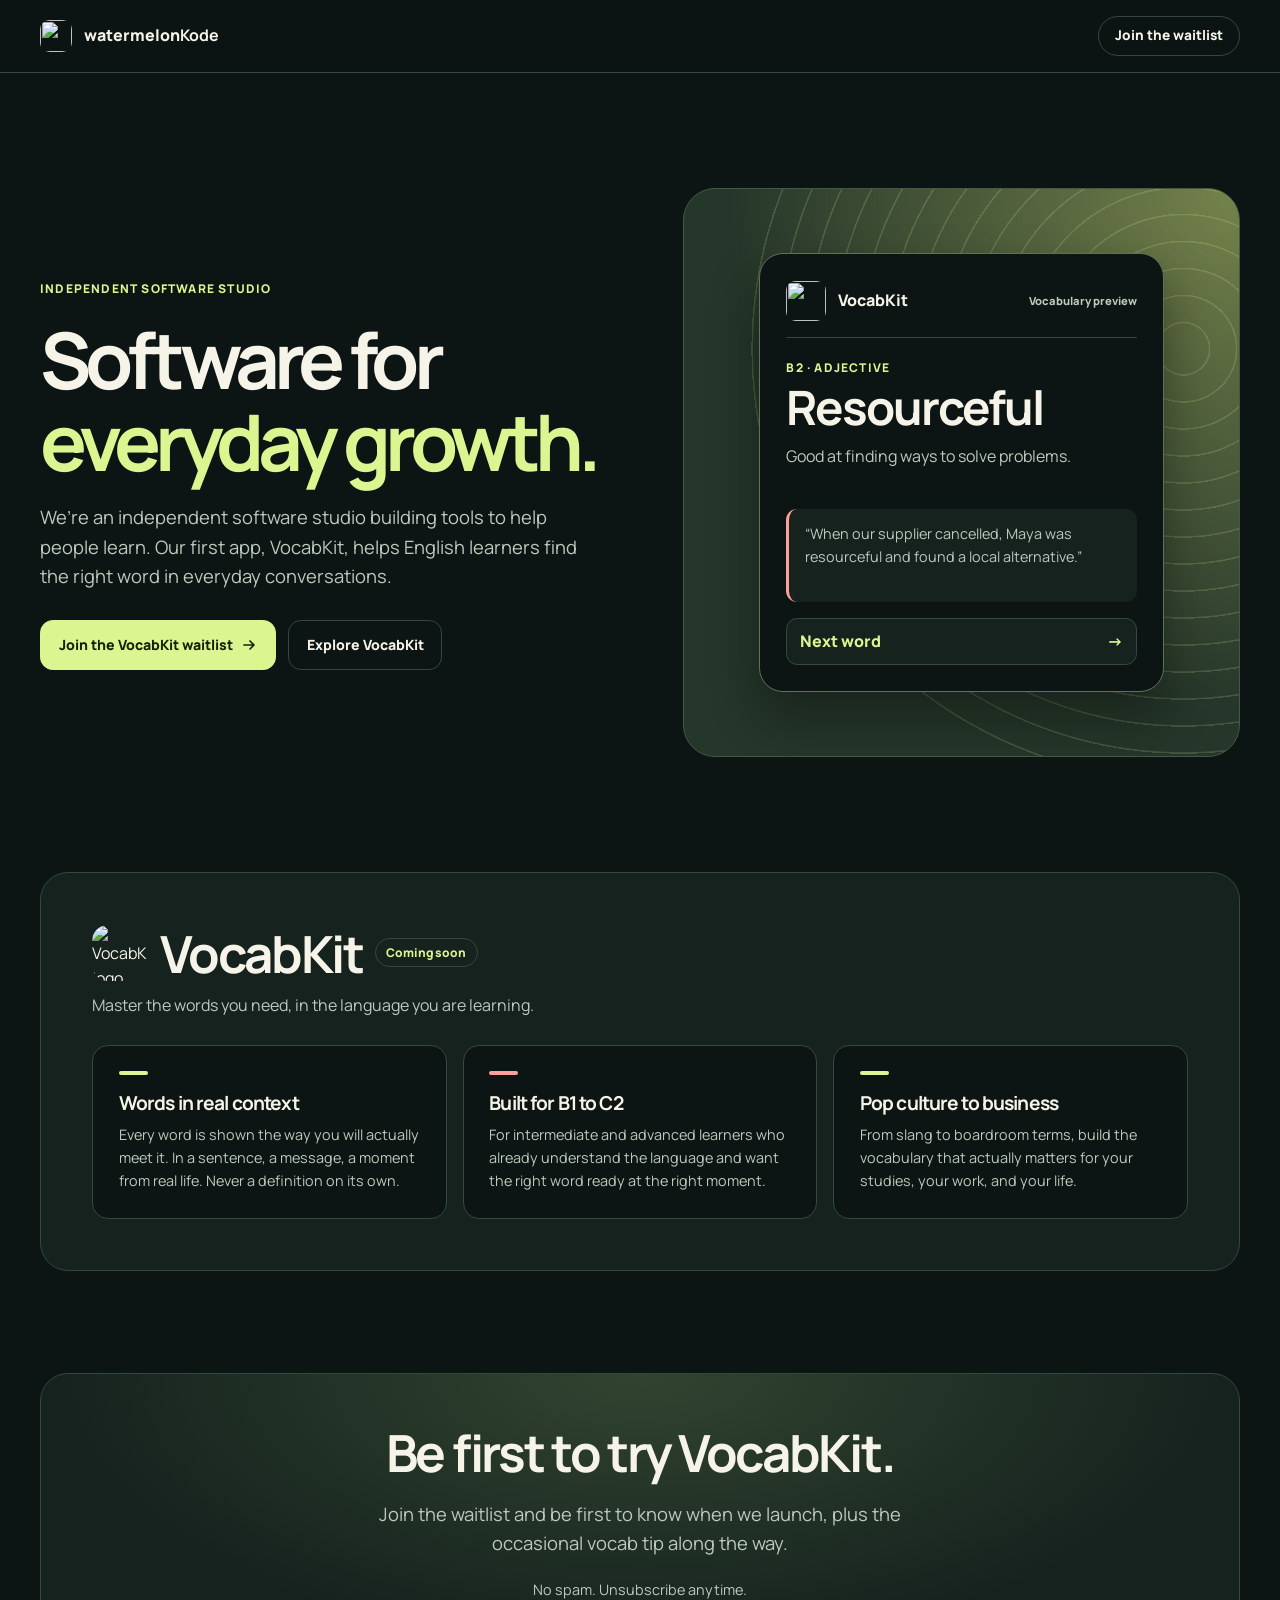
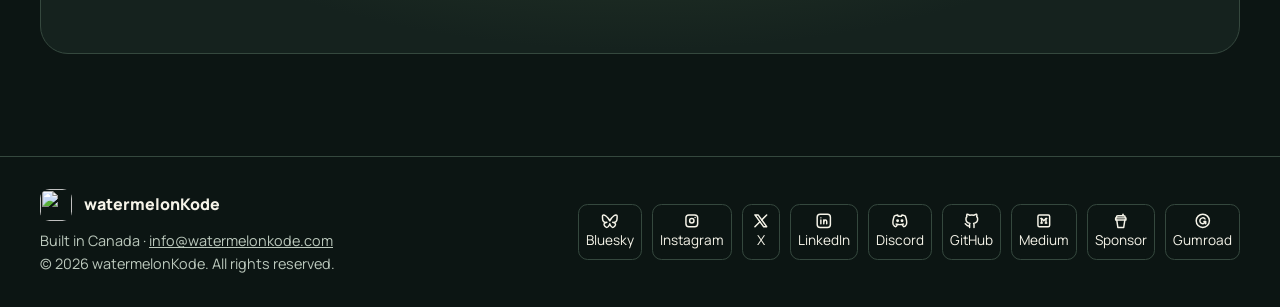
==== index.html @ 5d97144f "Refresh studio and VocabKit landing pages" ====
<!DOCTYPE html>
<html lang="en">
<head>
  <meta charset="UTF-8" />
  <meta name="viewport" content="width=device-width, initial-scale=1.0" />

  <!-- ===================== SEO / META ===================== -->
  <title>watermelonKode | Software Studio</title>
  <meta name="description" content="watermelonKode is an independent studio building VocabKit, a vocabulary app for people who live, work, and learn in a second language. Join the waitlist." />
  <link rel="canonical" href="https://watermelonkode.com/" />
  <meta name="robots" content="index, follow" />

  <!-- Open Graph (link previews on social) -->
  <meta property="og:type" content="website" />
  <meta property="og:url" content="https://watermelonkode.com/" />
  <meta property="og:title" content="watermelonKode | Software Studio" />
  <meta property="og:description" content="An independent studio building tools for life in a second language. VocabKit is almost here. Join the waitlist." />
  <meta property="og:site_name" content="watermelonKode" />
  <meta name="twitter:card" content="summary_large_image" />
  <meta name="twitter:title" content="watermelonKode | Software Studio" />
  <meta name="twitter:description" content="An independent studio building tools for life in a second language. VocabKit is almost here. Join the waitlist." />

  <!-- Favicon: real watermelonKode logo, versioned to force browsers to drop any stale cached icon -->
  <link rel="icon" href="assets/watermelonkode-favicon.png?v=3" sizes="any">
  <link rel="icon" type="image/png" href="assets/watermelonkode-favicon.png?v=3">

  <!-- Theme -->
  <meta name="theme-color" content="#0c1513" />

  <!-- Manrope -->
  <link rel="preconnect" href="https://fonts.googleapis.com" />
  <link rel="preconnect" href="https://fonts.gstatic.com" crossorigin />
  <link href="https://fonts.googleapis.com/css2?family=Manrope:wght@400;500;600;700;800&display=swap" rel="stylesheet" />

  <!-- LaunchList waitlist widget -->
  <script src="https://getlaunchlist.com/js/widget.js" defer></script>

  <link rel="stylesheet" href="assets/studio.css" />
  <script src="assets/studio.js" defer></script>
</head>
<body>
  <a class="skip-link" href="#main">Skip to content</a>

  <nav class="nav">
    <div class="wrap nav-inner">
      <a href="#top" class="brand" aria-label="watermelonKode home">
        <img src="assets/watermelonkode-logo.png" alt="" class="logo-mark" aria-hidden="true" />
        <span>watermelon<b style="color:var(--text)">Kode</b></span>
      </a>
      <a href="#waitlist" class="nav-cta">Join the waitlist</a>
    </div>
  </nav>

  <main id="main" tabindex="-1">
  <header class="hero" id="top">
    <div class="wrap hero-grid">
      <div class="hero-copy">
      <span class="eyebrow">
        <img src="assets/watermelonkode-logo.png" alt="" aria-hidden="true" />
        Independent software studio
      </span>
      <h1>Software for <span class="hl">everyday growth.</span></h1>
      <p class="sub">We’re an independent software studio building tools to help people learn. Our first app, VocabKit, helps English learners find the right word in everyday conversations.</p>
      <div class="hero-actions">
        <a href="#waitlist" class="btn-primary">
          Join the VocabKit waitlist
          <svg width="16" height="16" viewBox="0 0 16 16" fill="none" aria-hidden="true"><path d="M3 8h9M9 4l4 4-4 4" stroke="currentColor" stroke-width="1.7" stroke-linecap="round" stroke-linejoin="round"/></svg>
        </a>
        <a href="/vocabkit/" class="btn-ghost">Explore VocabKit</a>
      </div>
      </div>
      <div class="preview-stage">
        <div class="preview-card" data-word-preview>
          <div class="preview-brand">
            <img src="assets/vocabkit-logo.png" alt="" width="40" height="40" />
            <span>VocabKit</span>
            <span class="preview-label">Vocabulary preview</span>
          </div>
          <div class="word-content" aria-live="polite" aria-atomic="true">
            <p class="word-level" data-word-level>B2 · Adjective</p>
            <h2 data-word>Resourceful</h2>
            <p class="word-definition" data-word-definition>Good at finding ways to solve problems.</p>
            <p class="word-example" data-word-example>“When our supplier cancelled, Maya was resourceful and found a local alternative.”</p>
          </div>
          <button class="next-word" type="button" hidden>Next word <span aria-hidden="true">→</span></button>
        </div>
      </div>
    </div>
  </header>

  <section class="product" id="vocabkit">
    <div class="wrap">
      <div class="panel reveal">
        <div class="panel-head">

          <div class="product-name">
            <img src="assets/vocabkit-logo.png" alt="VocabKit logo" class="product-logo" />
            <h2>VocabKit</h2>
            <span class="tag">Coming soon</span>
          </div>
          <p class="product-line">Master the words you need, in the language you are learning.</p>
        </div>

        <div class="features">
          <div class="feature reveal">
            <div class="mark"><span class="glow-dot" aria-hidden="true"></span><h3>Words in real context</h3></div>
            <p>Every word is shown the way you will actually meet it. In a sentence, a message, a moment from real life. Never a definition on its own.</p>
          </div>
          <div class="feature reveal">
            <div class="mark"><span class="glow-dot" aria-hidden="true"></span><h3>Built for B1 to C2</h3></div>
            <p>For intermediate and advanced learners who already understand the language and want the right word ready at the right moment.</p>
          </div>
          <div class="feature reveal">
            <div class="mark"><span class="glow-dot" aria-hidden="true"></span><h3>Pop culture to business</h3></div>
            <p>From slang to boardroom terms, build the vocabulary that actually matters for your studies, your work, and your life.</p>
          </div>
        </div>
      </div>
    </div>
  </section>

  <section class="waitlist" id="waitlist">
    <div class="wrap">
      <h2 class="reveal">Be first to try VocabKit.</h2>
      <p class="sub reveal">Join the waitlist and be first to know when we launch, plus the occasional vocab tip along the way.</p>

      <div class="signup reveal">
        <div class="launchlist-widget" data-key-id="xyvune" data-height="180px"></div>
        <p class="reassure"><span class="dot" aria-hidden="true"></span> No spam. Unsubscribe anytime.</p>
      </div>
    </div>
  </section>

  </main>

  <footer>
    <div class="wrap foot-inner">
      <div class="foot-left">
        <div class="foot-brand"><img src="assets/watermelonkode-logo.png" alt="" class="logo-mark" aria-hidden="true" /> watermelonKode</div>
        <div class="foot-meta">
          Built in Canada &middot; <a href="mailto:info@watermelonkode.com">info@watermelonkode.com</a>
        </div>
        <div class="foot-meta">&copy; 2026 watermelonKode. All rights reserved.</div>
      </div>

      <nav class="socials" aria-label="watermelonKode on the web">
        <a href="https://bsky.app/profile/watermelonkode.bsky.social" rel="noopener" target="_blank">
          <svg xmlns="http://www.w3.org/2000/svg" width="24" height="24" viewBox="0 0 24 24" fill="none" stroke="currentColor" stroke-width="2" stroke-linecap="round" stroke-linejoin="round"><path stroke="none" d="M0 0h24v24H0z" fill="none" /><path d="M6.335 5.144c-1.654 -1.199 -4.335 -2.127 -4.335 .826c0 .59 .35 4.953 .556 5.661c.713 2.463 3.13 2.75 5.444 2.369c-4.045 .665 -4.889 3.208 -2.667 5.41c1.03 1.018 1.913 1.59 2.667 1.59c2 0 3.134 -2.769 3.5 -3.5c.333 -.667 .5 -1.167 .5 -1.5c0 .333 .167 .833 .5 1.5c.366 .731 1.5 3.5 3.5 3.5c.754 0 1.637 -.571 2.667 -1.59c2.222 -2.203 1.378 -4.746 -2.667 -5.41c2.314 .38 4.73 .094 5.444 -2.369c.206 -.708 .556 -5.072 .556 -5.661c0 -2.953 -2.68 -2.025 -4.335 -.826c-2.293 1.662 -4.76 5.048 -5.665 6.856c-.905 -1.808 -3.372 -5.194 -5.665 -6.856" /></svg>
          Bluesky
        </a>
        <a href="https://www.instagram.com/watermelonKode" rel="noopener" target="_blank">
          <svg xmlns="http://www.w3.org/2000/svg" width="24" height="24" viewBox="0 0 24 24" fill="none" stroke="currentColor" stroke-width="2" stroke-linecap="round" stroke-linejoin="round"><path stroke="none" d="M0 0h24v24H0z" fill="none" /><path d="M4 8a4 4 0 0 1 4 -4h8a4 4 0 0 1 4 4v8a4 4 0 0 1 -4 4h-8a4 4 0 0 1 -4 -4l0 -8" /><path d="M9 12a3 3 0 1 0 6 0a3 3 0 0 0 -6 0" /><path d="M16.5 7.5v.01" /></svg>
          Instagram
        </a>
        <a href="https://x.com/watermelonKode" rel="noopener" target="_blank">
          <svg xmlns="http://www.w3.org/2000/svg" width="24" height="24" viewBox="0 0 24 24" fill="none" stroke="currentColor" stroke-width="2" stroke-linecap="round" stroke-linejoin="round"><path stroke="none" d="M0 0h24v24H0z" fill="none" /><path d="M4 4l11.733 16h4.267l-11.733 -16l-4.267 0" /><path d="M4 20l6.768 -6.768m2.46 -2.46l6.772 -6.772" /></svg>
          X
        </a>
        <a href="https://www.linkedin.com/company/watermelonkode/" rel="noopener" target="_blank">
          <svg xmlns="http://www.w3.org/2000/svg" width="24" height="24" viewBox="0 0 24 24" fill="none" stroke="currentColor" stroke-width="2" stroke-linecap="round" stroke-linejoin="round"><path stroke="none" d="M0 0h24v24H0z" fill="none" /><path d="M8 11v5" /><path d="M8 8v.01" /><path d="M12 16v-5" /><path d="M16 16v-3a2 2 0 1 0 -4 0" /><path d="M3 7a4 4 0 0 1 4 -4h10a4 4 0 0 1 4 4v10a4 4 0 0 1 -4 4h-10a4 4 0 0 1 -4 -4l0 -10" /></svg>
          LinkedIn
        </a>
        <a href="https://discord.com/invite/ZtkY5X4ha3" rel="noopener" target="_blank">
          <svg xmlns="http://www.w3.org/2000/svg" width="24" height="24" viewBox="0 0 24 24" fill="none" stroke="currentColor" stroke-width="2" stroke-linecap="round" stroke-linejoin="round"><path stroke="none" d="M0 0h24v24H0z" fill="none" /><path d="M8 12a1 1 0 1 0 2 0a1 1 0 0 0 -2 0" /><path d="M14 12a1 1 0 1 0 2 0a1 1 0 0 0 -2 0" /><path d="M15.5 17c0 1 1.5 3 2 3c1.5 0 2.833 -1.667 3.5 -3c.667 -1.667 .5 -5.833 -1.5 -11.5c-1.457 -1.015 -3 -1.34 -4.5 -1.5l-.972 1.923a11.913 11.913 0 0 0 -4.053 0l-.975 -1.923c-1.5 .16 -3.043 .485 -4.5 1.5c-2 5.667 -2.167 9.833 -1.5 11.5c.667 1.333 2 3 3.5 3c.5 0 2 -2 2 -3" /><path d="M7 16.5c3.5 1 6.5 1 10 0" /></svg>
          Discord
        </a>
        <a href="https://github.com/watermelonkode" rel="noopener" target="_blank">
          <svg xmlns="http://www.w3.org/2000/svg" width="24" height="24" viewBox="0 0 24 24" fill="none" stroke="currentColor" stroke-width="2" stroke-linecap="round" stroke-linejoin="round"><path stroke="none" d="M0 0h24v24H0z" fill="none" /><path d="M9 19c-4.3 1.4 -4.3 -2.5 -6 -3m12 5v-3.5c0 -1 .1 -1.4 -.5 -2c2.8 -.3 5.5 -1.4 5.5 -6a4.6 4.6 0 0 0 -1.3 -3.2a4.2 4.2 0 0 0 -.1 -3.2s-1.1 -.3 -3.5 1.3a12.3 12.3 0 0 0 -6.2 0c-2.4 -1.6 -3.5 -1.3 -3.5 -1.3a4.2 4.2 0 0 0 -.1 3.2a4.6 4.6 0 0 0 -1.3 3.2c0 4.6 2.7 5.7 5.5 6c-.6 .6 -.6 1.2 -.5 2v3.5" /></svg>
          GitHub
        </a>
        <a href="https://blog.watermelonkode.com" rel="noopener" target="_blank">
          <svg xmlns="http://www.w3.org/2000/svg" width="24" height="24" viewBox="0 0 24 24" fill="none" stroke="currentColor" stroke-width="2" stroke-linecap="round" stroke-linejoin="round"><path stroke="none" d="M0 0h24v24H0z" fill="none" /><path d="M4 6a2 2 0 0 1 2 -2h12a2 2 0 0 1 2 2v12a2 2 0 0 1 -2 2h-12a2 2 0 0 1 -2 -2l0 -12" /><path d="M8 9h1l3 3l3 -3h1" /><path d="M8 15l2 0" /><path d="M14 15l2 0" /><path d="M9 9l0 6" /><path d="M15 9l0 6" /></svg>
          Medium
        </a>
        <a href="https://buymeacoffee.com/watermelonkode" rel="noopener" target="_blank">
          <svg xmlns="http://www.w3.org/2000/svg" width="24" height="24" viewBox="0 0 24 24" fill="none" stroke="currentColor" stroke-width="2" stroke-linecap="round" stroke-linejoin="round"><path stroke="none" d="M0 0h24v24H0z" fill="none" /><path d="M5 11h14v-3h-14l0 3" /><path d="M17.5 11l-1.5 10h-8l-1.5 -10" /><path d="M6 8v-1a2 2 0 0 1 2 -2h8a2 2 0 0 1 2 2v1" /><path d="M15 5v-2" /></svg>
          Sponsor
        </a>
        <a href="https://watermelonkode.gumroad.com" rel="noopener" target="_blank">
          <svg xmlns="http://www.w3.org/2000/svg" width="24" height="24" viewBox="0 0 24 24" fill="none" stroke="currentColor" stroke-width="2" stroke-linecap="round" stroke-linejoin="round"><path stroke="none" d="M0 0h24v24H0z" fill="none" /><path d="M21 12a9 9 0 1 1 -18 0a9 9 0 0 1 18 0" /><path d="M13.5 13h2.5v3" /><path d="M15.024 9.382a4 4 0 1 0 -3.024 6.618c1.862 0 2.554 -1.278 3 -3" /></svg>
          Gumroad
        </a>
      </nav>
    </div>
  </footer>


</body>
</html>
---- assets/studio.css ----
:root {
  color-scheme: dark;
  --background: #0c1513;
  --surface: #15221e;
  --text: #f6f4e9;
  --muted: #bcc9bd;
  --line: #35483e;
  --lime: #dbf591;
  --pink: #ff9f9b;
  font-family: Manrope, system-ui, sans-serif;
  line-height: 1.6;
}

* { box-sizing: border-box; }
body { margin: 0; background: var(--background); color: var(--text); }
img { display: block; max-width: 100%; }
a { color: inherit; }
button { font: inherit; }
h1, h2, h3, p { margin: 0; }
h1, h2, h3 { line-height: 1.06; letter-spacing: -.045em; }
p { color: var(--muted); }
section, header { scroll-margin-top: 6rem; }
:focus-visible { outline: 3px solid var(--pink); outline-offset: 5px; }
.wrap { width: min(1200px, calc(100% - 3rem)); margin-inline: auto; }
.skip-link { position: fixed; top: .5rem; left: .5rem; z-index: 5; padding: .6rem 1rem; background: var(--background); transform: translateY(-160%); }
.skip-link:focus { transform: none; }

.nav { position: sticky; top: 0; z-index: 3; background: #0c1513ed; backdrop-filter: blur(14px); border-bottom: 1px solid var(--line); }
.nav-inner, .brand, .breadcrumb, .hero-actions, .product-name, .foot-brand, .built-by, .preview-brand {
  display: flex;
  align-items: center;
  gap: .75rem;
}
.nav-inner { justify-content: space-between; min-height: 4.5rem; }
.brand, .nav-cta, .btn-primary, .btn-ghost, .btn-small { text-decoration: none; font-weight: 800; }
.logo-mark, .built-by img { width: 2rem; height: 2rem; border-radius: .6rem; }
.nav-cta { font-size: .85rem; padding: .5rem 1rem; border: 1px solid var(--line); border-radius: 100px; white-space: nowrap; }

.hero { padding: clamp(3.5rem, 9vw, 8rem) 0; }
.hero-grid { display: grid; grid-template-columns: 1.04fr 1fr; align-items: center; gap: clamp(2rem, 5vw, 5rem); }
.hero h1 { font-size: clamp(3.25rem, 6.1vw, 6.3rem); letter-spacing: -.075em; max-width: 11ch; }
.hl { color: var(--lime); }
.eyebrow, .kicker, .word-level { color: var(--lime); font-size: .75rem; font-weight: 800; letter-spacing: .1em; text-transform: uppercase; }
.eyebrow { display: inline-flex; align-items: center; gap: .5rem; margin-bottom: 1.2rem; }
.eyebrow img { display: none; }
.sub { margin-top: 1.25rem; max-width: 49ch; font-size: clamp(1rem, 1.6vw, 1.15rem); }
.hero-actions { flex-wrap: wrap; margin-top: 1.8rem; }
.btn-primary, .btn-ghost { display: inline-flex; align-items: center; gap: .55rem; padding: .8rem 1.1rem; border: 1px solid var(--line); border-radius: .8rem; font-size: .88rem; }
.btn-primary { color: #172108; background: var(--lime); border-color: var(--lime); }
.btn-small { display: inline-flex; align-items: center; gap: .4rem; margin-top: 1.1rem; color: var(--muted); font-size: .86rem; }
.btn-small svg { width: 1rem; height: 1rem; }
.nav-cta:hover, .btn-ghost:hover { border-color: var(--lime); }
.btn-primary:hover { background: #edffc2; }

.preview-stage {
  position: relative;
  isolation: isolate;
  display: grid;
  place-items: center;
  min-width: 0;
  padding: clamp(1.1rem, 5vw, 4.5rem);
  border: 1px solid #465745;
  border-radius: 2rem;
  overflow: hidden;
  background: radial-gradient(ellipse at top right, #75834b, transparent 65%), #25362a;
}
.preview-stage::before {
  content: "";
  position: absolute;
  z-index: -1;
  width: 160%;
  aspect-ratio: 1;
  border-radius: 50%;
  background: repeating-radial-gradient(circle, transparent 0 25px, #d8fca62b 26px 27px);
  transform: translate(25%, -14%);
}
.preview-card { width: min(100%, 405px); padding: clamp(1rem, 2.4vw, 1.65rem); background: var(--background); border: 1px solid #617157; border-radius: 1.5rem; box-shadow: 0 24px 48px #090e0a70; }
.preview-brand { font-weight: 800; padding-bottom: 1rem; border-bottom: 1px solid var(--line); }
.preview-brand img { border-radius: .6rem; }
.preview-label { margin-left: auto; color: var(--muted); font-size: .7rem; text-align: right; }
.word-content { padding-top: 1.25rem; }
.word-content h2 { margin: .35rem 0 .7rem; font-size: clamp(1.9rem, 3.7vw, 3.35rem); overflow-wrap: anywhere; }
.word-definition { min-height: 3.2em; }
.word-example { margin-top: .85rem; padding: .85rem 1rem; border-radius: .7rem; border-left: 3px solid var(--pink); background: var(--surface); min-height: 6.5em; font-size: .9rem; }
.next-word { width: 100%; text-align: left; margin-top: 1rem; padding: .6rem .8rem; border: 1px solid var(--line); border-radius: .7rem; background: var(--surface); color: var(--lime); cursor: pointer; font-weight: 800; }
.next-word span { float: right; }
.next-word:hover { border-color: var(--lime); }

.product, .voices, .waitlist { padding-bottom: clamp(3.5rem, 8vw, 7rem); }
.panel, .waitlist .wrap { border: 1px solid var(--line); border-radius: 1.75rem; padding: clamp(1.25rem, 4vw, 3.2rem); background: var(--surface); }
.product-logo { width: 3.5rem; height: 3.5rem; border-radius: 1rem; }
.product-name { flex-wrap: wrap; }
.product h2, .voices h2, .waitlist h2 { font-size: clamp(2rem, 4vw, 3.75rem); }
.kicker { margin-bottom: .75rem; }
.tag { color: var(--lime); border: 1px solid var(--line); padding: .25rem .65rem; border-radius: 2rem; font-size: .75rem; font-weight: 800; }
.product-line, .voices-head p { margin-top: .8rem; }
.features, .voice-grid { display: grid; grid-template-columns: repeat(3, 1fr); gap: 1rem; margin-top: 1.6rem; }
.voice-grid { grid-template-columns: repeat(2, 1fr); }
.feature, .voice-card { padding: clamp(1rem, 2vw, 1.6rem); border: 1px solid var(--line); border-radius: 1rem; background: var(--background); }
.feature:hover { border-color: #81935e; }
.feature h3 { font-size: 1.2rem; margin-bottom: .6rem; }
.feature h3::before { content: ""; display: block; width: 1.8rem; height: .25rem; border-radius: 1rem; background: var(--lime); margin-bottom: 1.1rem; }
.feature:nth-child(2) h3::before { background: var(--pink); }
.feature p, .voice-tag, .reassure, .foot-meta { font-size: .9rem; }
.voice-quote { color: var(--text); font-size: 1.2rem; }
.voice-tag { margin-top: .65rem; }
.waitlist .wrap { text-align: center; background: radial-gradient(ellipse at top, #314430, transparent 70%), var(--surface); }
.waitlist .sub, .signup { margin-inline: auto; }
.signup { width: min(100%, 32rem); margin-top: 1.25rem; }
.reassure { margin-top: .5rem; }
footer { border-top: 1px solid var(--line); padding: 2rem 0; }
.foot-inner { display: flex; justify-content: space-between; flex-wrap: wrap; align-items: center; gap: 1.25rem; }
.foot-brand, .built-by { font-weight: 800; margin-bottom: .5rem; }
.foot-meta { color: var(--muted); }
.socials { display: flex; flex-wrap: wrap; align-items: center; gap: .6rem; }
.socials a { display: grid; place-items: center; min-width: 2.4rem; min-height: 2.4rem; padding: .45rem; border: 1px solid var(--line); border-radius: .6rem; text-decoration: none; font-size: .85rem; }
.socials a:hover { color: var(--lime); }
.socials svg { width: 1.1rem; height: 1.1rem; }
.back-row { margin-top: 1rem; }

@media (max-width: 820px) {
  .hero-grid, .features { grid-template-columns: 1fr; }
  .hero h1 { max-width: 13ch; }
}
@media (max-width: 520px) {
  .wrap { width: calc(100% - 2rem); }
  .nav-inner { min-height: 4rem; }
  .brand { gap: .35rem; font-size: .88rem; }
  .nav-cta { padding-inline: .6rem; }
  .hero h1 { font-size: clamp(2.75rem, 12vw, 3.5rem); }
  .voice-grid { grid-template-columns: 1fr; }
}
@media (prefers-reduced-motion: no-preference) {
  html { scroll-behavior: smooth; }
  .hero-copy, .preview-stage { animation: enter .65s ease-out both; }
  .preview-stage { animation-delay: .12s; }
  .reveal-in { animation: enter .55s ease-out both; }
  .btn-primary, .btn-ghost, .nav-cta, .feature, .next-word { transition: transform .2s ease, background-color .2s ease, border-color .2s ease; }
  .btn-primary:hover, .btn-ghost:hover, .feature:hover, .next-word:hover { transform: translateY(-3px); }
  @keyframes enter {
    from { opacity: .45; transform: translateY(16px); }
    to { opacity: 1; transform: translateY(0); }
  }
}
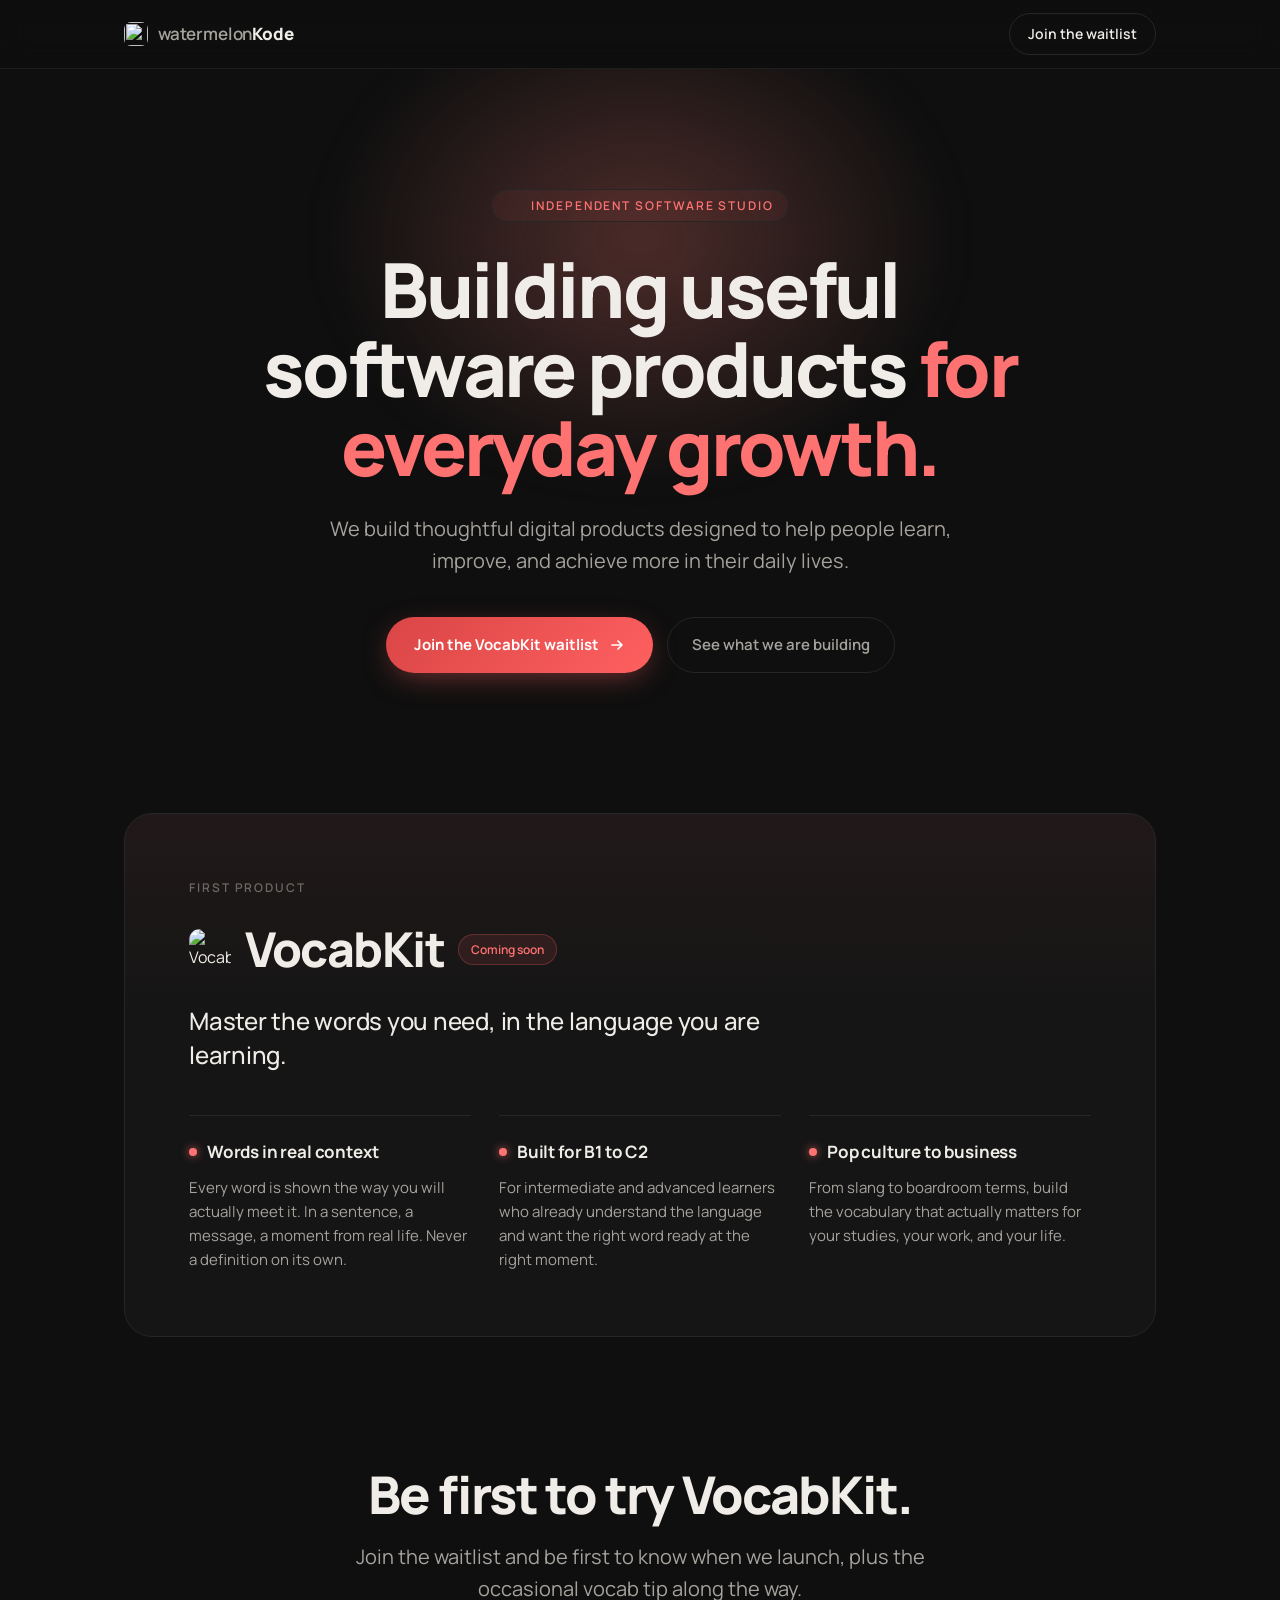
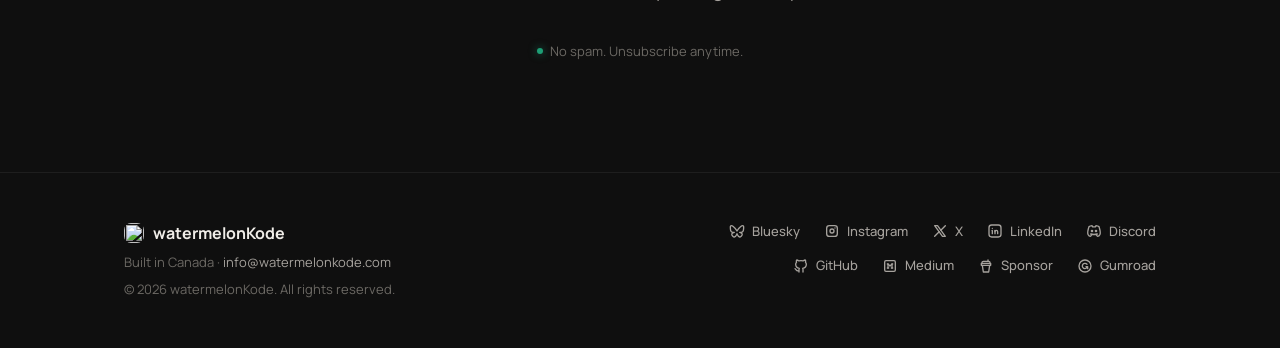
==== commit 27faeb63: "Revert landing page redesign" ====
--- a/index.html
+++ b/index.html
@@ -25,7 +25,7 @@
   <link rel="icon" type="image/png" href="assets/watermelonkode-favicon.png?v=3">
 
   <!-- Theme -->
-  <meta name="theme-color" content="#0c1513" />
+  <meta name="theme-color" content="#000000" />
 
   <!-- Manrope -->
   <link rel="preconnect" href="https://fonts.googleapis.com" />
@@ -35,11 +35,215 @@
   <!-- LaunchList waitlist widget -->
   <script src="https://getlaunchlist.com/js/widget.js" defer></script>
 
-  <link rel="stylesheet" href="assets/studio.css" />
-  <script src="assets/studio.js" defer></script>
+  <style>
+    :root {
+      --bg: #0F0F0F;
+      --bg-elev: #151515;
+      --bg-card: #181818;
+      --border: #262626;
+      --border-soft: #1E1E1E;
+
+      --text: #F0EDE8;
+      --text-dim: #A6A29D;
+      --text-faint: #6C6964;
+
+      /* watermelonKode red scale */
+      --red: #FF6060;
+      --red-light: #FF7272;
+      --red-deep: #DA4545;
+      --btn-text: #FFFFFF;
+
+      --maxw: 1080px;
+      --font: 'Manrope', -apple-system, BlinkMacSystemFont, sans-serif;
+    }
+
+    * { box-sizing: border-box; margin: 0; padding: 0; }
+
+    html { scroll-behavior: smooth; }
+
+    body {
+      font-family: var(--font);
+      background: var(--bg);
+      color: var(--text);
+      line-height: 1.6;
+      -webkit-font-smoothing: antialiased;
+      text-rendering: optimizeLegibility;
+      overflow-x: hidden;
+    }
+
+    a { color: inherit; text-decoration: none; }
+    ::selection { background: rgba(255,96,96,0.30); color: #fff; }
+    :focus-visible { outline: 2px solid var(--red); outline-offset: 3px; border-radius: 4px; }
+
+    .wrap { width: 100%; max-width: var(--maxw); margin: 0 auto; padding: 0 24px; }
+
+    .glow-dot {
+      display: inline-block;
+      width: 8px; height: 8px;
+      border-radius: 50%;
+      background: var(--red-light);
+      box-shadow: 0 0 8px rgba(255,114,114,0.8);
+      flex-shrink: 0;
+    }
+
+    .nav {
+      position: sticky; top: 0; z-index: 50;
+      backdrop-filter: blur(14px);
+      background: rgba(15,15,15,0.72);
+      border-bottom: 1px solid var(--border-soft);
+    }
+    .nav-inner { display: flex; align-items: center; justify-content: space-between; height: 68px; }
+    .brand { display: flex; align-items: center; gap: 10px; font-weight: 700; font-size: 1.0625rem; letter-spacing: -0.01em; }
+    .brand b { font-weight: 800; }
+    .brand span { color: var(--text-dim); font-weight: 600; }
+    .logo-mark { width: 24px; height: 24px; border-radius: 7px; display: block; flex-shrink: 0; }
+
+    .nav-cta {
+      font-size: 0.875rem; font-weight: 600;
+      padding: 9px 18px; border-radius: 999px;
+      border: 1px solid var(--border);
+      color: var(--text);
+      transition: border-color .2s ease, background .2s ease, transform .2s ease;
+    }
+    .nav-cta:hover { border-color: var(--red); background: rgba(255,96,96,0.08); }
+
+    .hero { position: relative; padding: 120px 0 100px; overflow: hidden; }
+    .glow {
+      position: absolute; top: -180px; left: 50%; transform: translateX(-50%);
+      width: 900px; height: 700px; pointer-events: none; z-index: 0;
+      background:
+        radial-gradient(closest-side, rgba(255,96,96,0.26), rgba(255,96,96,0) 70%),
+        radial-gradient(closest-side, rgba(29,158,117,0.08), rgba(29,158,117,0) 72%);
+      background-position: 50% 30%, 30% 62%;
+      filter: blur(20px);
+    }
+    .hero .wrap { position: relative; z-index: 1; text-align: center; }
+
+    .eyebrow {
+      display: inline-flex; align-items: center; gap: 9px;
+      font-size: 0.75rem; font-weight: 600; letter-spacing: 0.16em; text-transform: uppercase;
+      color: var(--red-light);
+      padding: 6px 14px; border-radius: 999px;
+      border: 1px solid var(--border);
+      background: rgba(255,96,96,0.06);
+    }
+    .eyebrow img { width: 16px; height: 16px; border-radius: 5px; flex-shrink: 0; }
+
+    h1 {
+      font-size: clamp(2.6rem, 6.4vw, 4.75rem);
+      font-weight: 800; line-height: 1.04; letter-spacing: -0.035em;
+      margin: 28px auto 0; max-width: 16ch;
+    }
+    h1 .hl { color: var(--red-light); }
+
+    .sub {
+      margin: 26px auto 0; max-width: 56ch;
+      font-size: clamp(1.0625rem, 2.2vw, 1.25rem);
+      color: var(--text-dim); line-height: 1.6;
+    }
+
+    .hero-actions { margin-top: 40px; display: flex; gap: 14px; justify-content: center; flex-wrap: wrap; }
+
+    .btn-primary {
+      display: inline-flex; align-items: center; gap: 10px;
+      font-size: 0.9375rem; font-weight: 700;
+      padding: 15px 28px; border-radius: 999px;
+      color: var(--btn-text);
+      background: linear-gradient(135deg, var(--red-deep), var(--red));
+      box-shadow: 0 8px 30px -8px rgba(255,96,96,0.5);
+      transition: transform .2s ease, box-shadow .2s ease;
+    }
+    .btn-primary:hover { transform: translateY(-2px); box-shadow: 0 14px 38px -8px rgba(255,96,96,0.65); }
+    .btn-primary svg { transition: transform .2s ease; }
+    .btn-primary:hover svg { transform: translateX(3px); }
+
+    .btn-ghost {
+      display: inline-flex; align-items: center;
+      font-size: 0.9375rem; font-weight: 600;
+      padding: 15px 24px; border-radius: 999px;
+      color: var(--text-dim);
+      border: 1px solid var(--border);
+      transition: color .2s ease, border-color .2s ease;
+    }
+    .btn-ghost:hover { color: var(--text); border-color: var(--text-faint); }
+
+    .product { padding: 40px 0 100px; }
+    .panel {
+      border: 1px solid var(--border);
+      background: linear-gradient(180deg, rgba(255,96,96,0.05), rgba(255,96,96,0) 40%), var(--bg-elev);
+      border-radius: 28px;
+      padding: clamp(32px, 5vw, 64px);
+    }
+    .panel-head { max-width: 60ch; }
+    .kicker { font-size: 0.75rem; font-weight: 600; letter-spacing: 0.16em; text-transform: uppercase; color: var(--text-faint); }
+    .product-name { display: flex; align-items: center; gap: 14px; flex-wrap: wrap; margin-top: 14px; }
+    .product-name h2 { font-size: clamp(2rem, 4.4vw, 3rem); font-weight: 800; letter-spacing: -0.03em; }
+    .product-logo { width: 42px; height: 42px; border-radius: 11px; display: block; }
+    .product-name .tag {
+      font-size: 0.75rem; font-weight: 600; color: var(--red-light);
+      padding: 5px 12px; border-radius: 999px;
+      background: rgba(255,96,96,0.10); border: 1px solid rgba(255,96,96,0.25);
+    }
+    .product-line { margin-top: 16px; font-size: clamp(1.125rem, 2.4vw, 1.5rem); color: var(--text); font-weight: 500; letter-spacing: -0.01em; line-height: 1.4; }
+
+    .features { margin-top: 44px; display: grid; grid-template-columns: repeat(3, 1fr); gap: 28px; }
+    .feature { padding-top: 22px; border-top: 1px solid var(--border); }
+    .feature .mark { display: flex; align-items: center; gap: 10px; }
+    .feature h3 { font-size: 1.0625rem; font-weight: 700; letter-spacing: -0.01em; }
+    .feature p { margin-top: 10px; font-size: 0.9375rem; color: var(--text-dim); line-height: 1.6; }
+
+    .waitlist { padding: 30px 0 110px; }
+    .waitlist .wrap { text-align: center; }
+    .waitlist h2 { font-size: clamp(2rem, 4.6vw, 3.25rem); font-weight: 800; letter-spacing: -0.03em; line-height: 1.08; }
+    .waitlist .sub { margin-top: 18px; }
+    .signup { margin: 36px auto 0; max-width: 480px; }
+    .reassure { margin-top: 16px; font-size: 0.8125rem; color: var(--text-faint); display: flex; align-items: center; justify-content: center; gap: 7px; }
+    .dot { width: 6px; height: 6px; border-radius: 50%; background: #1D9E75; box-shadow: 0 0 8px rgba(29,158,117,0.7); }
+
+    footer { border-top: 1px solid var(--border-soft); padding: 48px 0; }
+    .foot-inner { display: flex; align-items: flex-start; justify-content: space-between; gap: 32px; flex-wrap: wrap; }
+    .foot-left { display: flex; flex-direction: column; gap: 6px; }
+    .foot-brand { display: flex; align-items: center; gap: 9px; font-weight: 700; }
+    .foot-brand .logo-mark { width: 20px; height: 20px; }
+    .foot-meta { font-size: 0.8125rem; color: var(--text-faint); }
+    .foot-meta a { color: var(--text-dim); }
+    .foot-meta a:hover { color: var(--text); }
+
+    .socials { display: flex; flex-wrap: wrap; gap: 14px 24px; max-width: 460px; justify-content: flex-end; }
+    .socials a {
+      display: inline-flex; align-items: center; gap: 7px;
+      font-size: 0.8125rem; font-weight: 500;
+      color: var(--text-dim);
+      transition: color .2s ease;
+    }
+    .socials a:hover { color: var(--text); }
+    .socials svg { width: 16px; height: 16px; flex-shrink: 0; }
+
+    .reveal { opacity: 0; transform: translateY(18px); }
+    .in { opacity: 1; transform: none; transition: opacity .7s ease, transform .7s ease; }
+
+    @keyframes rise { from { opacity: 0; transform: translateY(22px); } to { opacity: 1; transform: none; } }
+    .hero .eyebrow { animation: rise .7s ease both .05s; }
+    .hero h1 { animation: rise .8s ease both .15s; }
+    .hero .sub { animation: rise .8s ease both .28s; }
+    .hero .hero-actions { animation: rise .8s ease both .4s; }
+
+    @media (prefers-reduced-motion: reduce) {
+      html { scroll-behavior: auto; }
+      *, .reveal { animation: none !important; transition: none !important; opacity: 1 !important; transform: none !important; }
+    }
+
+    @media (max-width: 760px) {
+      .hero { padding: 84px 0 64px; }
+      .features { grid-template-columns: 1fr; gap: 0; }
+      .feature { padding: 22px 0; border-top: 1px solid var(--border); }
+      .feature:first-child { padding-top: 6px; }
+      .foot-inner { flex-direction: column; align-items: flex-start; }
+      .socials { max-width: none; }
+    }
+  </style>
 </head>
 <body>
-  <a class="skip-link" href="#main">Skip to content</a>
 
   <nav class="nav">
     <div class="wrap nav-inner">
@@ -51,39 +255,21 @@
     </div>
   </nav>
 
-  <main id="main" tabindex="-1">
   <header class="hero" id="top">
-    <div class="wrap hero-grid">
-      <div class="hero-copy">
+    <div class="glow" aria-hidden="true"></div>
+    <div class="wrap">
       <span class="eyebrow">
         <img src="assets/watermelonkode-logo.png" alt="" aria-hidden="true" />
         Independent software studio
       </span>
-      <h1>Software for <span class="hl">everyday growth.</span></h1>
-      <p class="sub">We’re an independent software studio building tools to help people learn. Our first app, VocabKit, helps English learners find the right word in everyday conversations.</p>
+      <h1>Building useful software products <span class="hl">for everyday growth.</span></h1>
+      <p class="sub">We build thoughtful digital products designed to help people learn, improve, and achieve more in their daily lives.</p>
       <div class="hero-actions">
         <a href="#waitlist" class="btn-primary">
           Join the VocabKit waitlist
           <svg width="16" height="16" viewBox="0 0 16 16" fill="none" aria-hidden="true"><path d="M3 8h9M9 4l4 4-4 4" stroke="currentColor" stroke-width="1.7" stroke-linecap="round" stroke-linejoin="round"/></svg>
         </a>
-        <a href="/vocabkit/" class="btn-ghost">Explore VocabKit</a>
-      </div>
-      </div>
-      <div class="preview-stage">
-        <div class="preview-card" data-word-preview>
-          <div class="preview-brand">
-            <img src="assets/vocabkit-logo.png" alt="" width="40" height="40" />
-            <span>VocabKit</span>
-            <span class="preview-label">Vocabulary preview</span>
-          </div>
-          <div class="word-content" aria-live="polite" aria-atomic="true">
-            <p class="word-level" data-word-level>B2 · Adjective</p>
-            <h2 data-word>Resourceful</h2>
-            <p class="word-definition" data-word-definition>Good at finding ways to solve problems.</p>
-            <p class="word-example" data-word-example>“When our supplier cancelled, Maya was resourceful and found a local alternative.”</p>
-          </div>
-          <button class="next-word" type="button" hidden>Next word <span aria-hidden="true">→</span></button>
-        </div>
+        <a href="/vocabkit/" class="btn-ghost">See what we are building</a>
       </div>
     </div>
   </header>
@@ -92,7 +278,7 @@
     <div class="wrap">
       <div class="panel reveal">
         <div class="panel-head">
-
+          <div class="kicker">First product</div>
           <div class="product-name">
             <img src="assets/vocabkit-logo.png" alt="VocabKit logo" class="product-logo" />
             <h2>VocabKit</h2>
@@ -102,15 +288,15 @@
         </div>
 
         <div class="features">
-          <div class="feature reveal">
+          <div class="feature">
             <div class="mark"><span class="glow-dot" aria-hidden="true"></span><h3>Words in real context</h3></div>
             <p>Every word is shown the way you will actually meet it. In a sentence, a message, a moment from real life. Never a definition on its own.</p>
           </div>
-          <div class="feature reveal">
+          <div class="feature">
             <div class="mark"><span class="glow-dot" aria-hidden="true"></span><h3>Built for B1 to C2</h3></div>
             <p>For intermediate and advanced learners who already understand the language and want the right word ready at the right moment.</p>
           </div>
-          <div class="feature reveal">
+          <div class="feature">
             <div class="mark"><span class="glow-dot" aria-hidden="true"></span><h3>Pop culture to business</h3></div>
             <p>From slang to boardroom terms, build the vocabulary that actually matters for your studies, your work, and your life.</p>
           </div>
@@ -130,8 +316,6 @@
       </div>
     </div>
   </section>
-
-  </main>
 
   <footer>
     <div class="wrap foot-inner">
@@ -184,6 +368,17 @@
     </div>
   </footer>
 
+  <script>
+    const els = document.querySelectorAll('.reveal');
+    if ('IntersectionObserver' in window) {
+      const io = new IntersectionObserver((entries) => {
+        entries.forEach(e => { if (e.isIntersecting) { e.target.classList.add('in'); io.unobserve(e.target); } });
+      }, { threshold: 0.15 });
+      els.forEach(el => io.observe(el));
+    } else {
+      els.forEach(el => el.classList.add('in'));
+    }
+  </script>
 
 </body>
 </html>
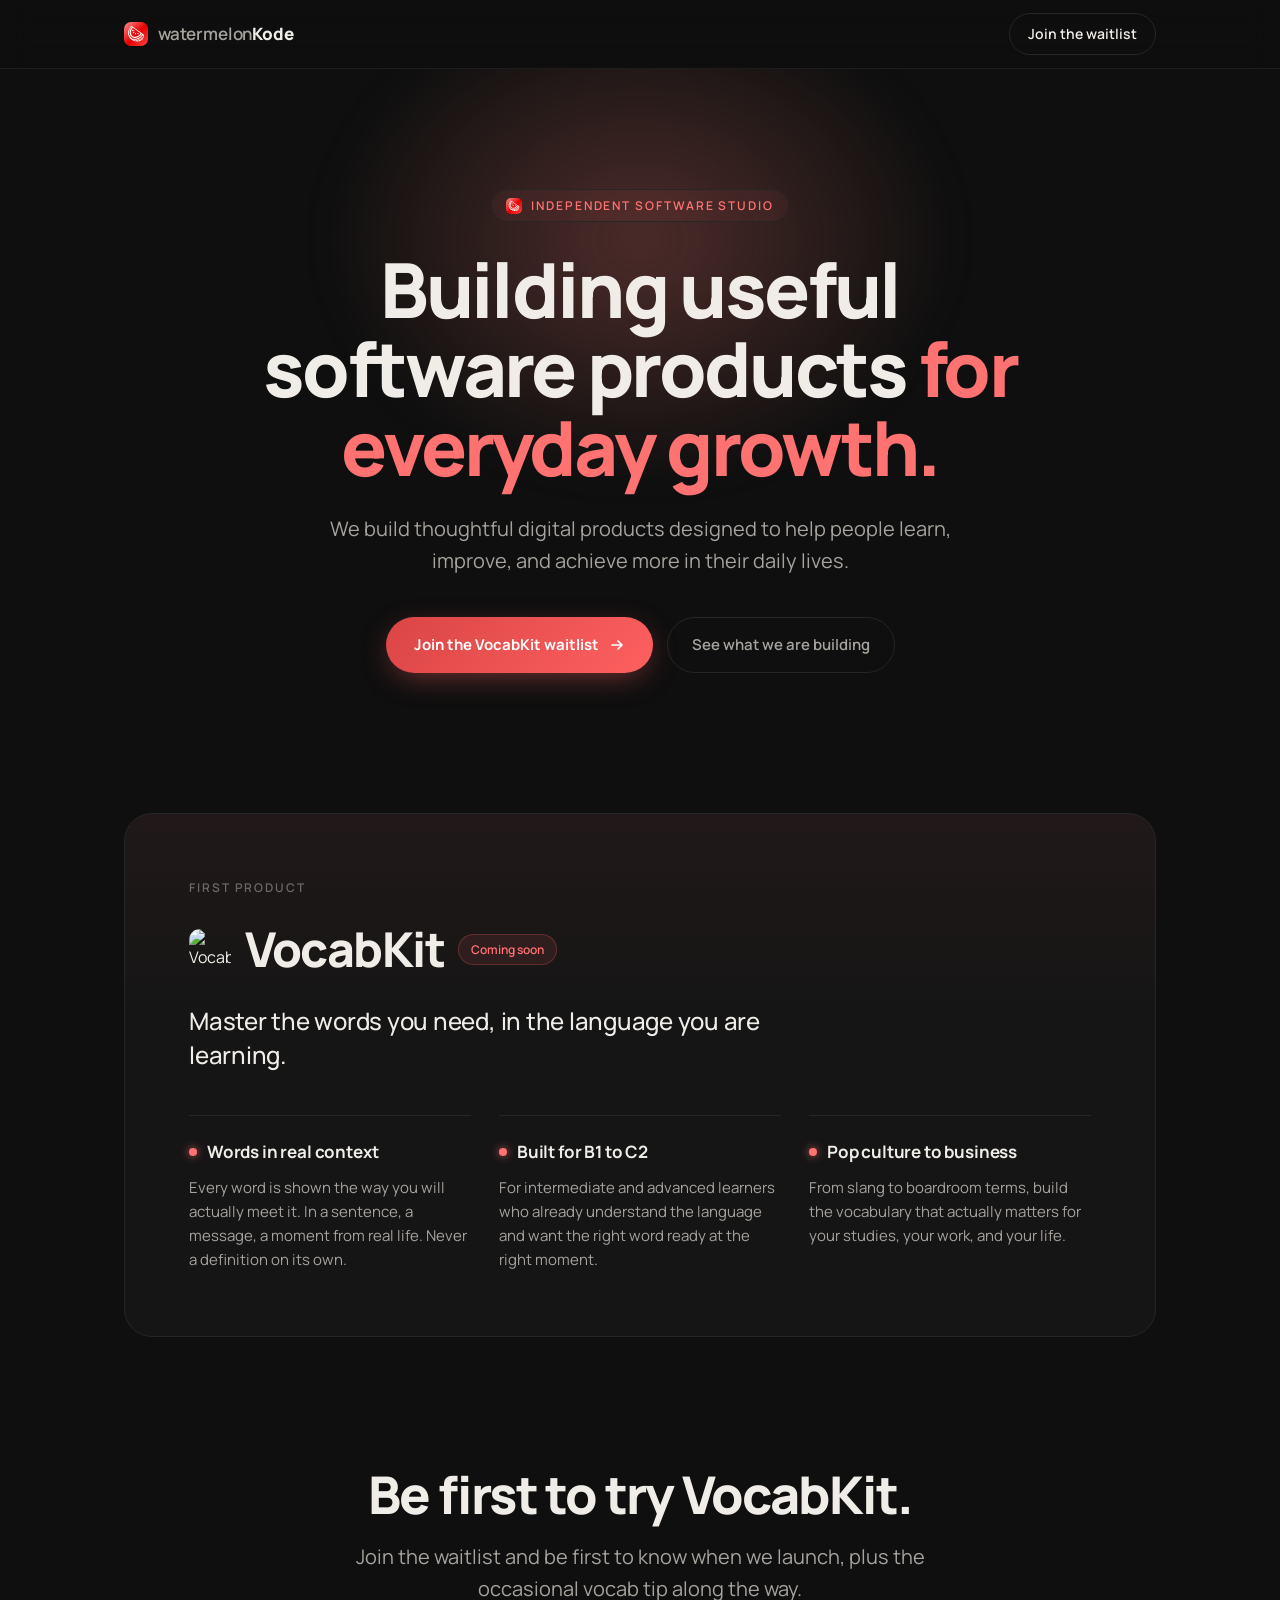
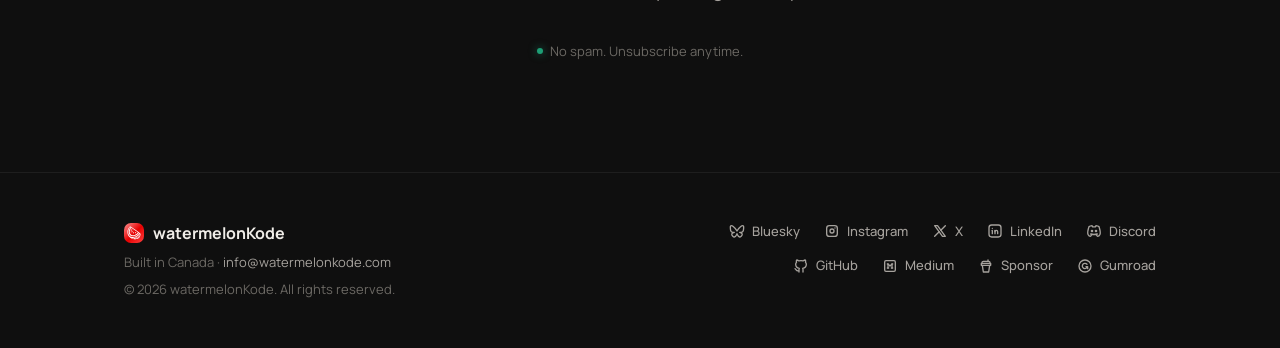
==== commit 327f7876: "Use updated watermelonKode logo throughout site and favicon" ====
--- a/index.html
+++ b/index.html
@@ -21,8 +21,8 @@
   <meta name="twitter:description" content="An independent studio building tools for life in a second language. VocabKit is almost here. Join the waitlist." />
 
   <!-- Favicon: real watermelonKode logo, versioned to force browsers to drop any stale cached icon -->
-  <link rel="icon" href="assets/watermelonkode-favicon.png?v=3" sizes="any">
-  <link rel="icon" type="image/png" href="assets/watermelonkode-favicon.png?v=3">
+  <link rel="icon" type="image/svg+xml" href="assets/watermelonkode-new-logo.svg?v=4" sizes="any">
+  <link rel="icon" type="image/svg+xml" href="assets/watermelonkode-new-logo.svg?v=4">
 
   <!-- Theme -->
   <meta name="theme-color" content="#000000" />
@@ -248,7 +248,7 @@
   <nav class="nav">
     <div class="wrap nav-inner">
       <a href="#top" class="brand" aria-label="watermelonKode home">
-        <img src="assets/watermelonkode-logo.png" alt="" class="logo-mark" aria-hidden="true" />
+        <img src="assets/watermelonkode-new-logo.svg" alt="" class="logo-mark" aria-hidden="true" />
         <span>watermelon<b style="color:var(--text)">Kode</b></span>
       </a>
       <a href="#waitlist" class="nav-cta">Join the waitlist</a>
@@ -259,7 +259,7 @@
     <div class="glow" aria-hidden="true"></div>
     <div class="wrap">
       <span class="eyebrow">
-        <img src="assets/watermelonkode-logo.png" alt="" aria-hidden="true" />
+        <img src="assets/watermelonkode-new-logo.svg" alt="" aria-hidden="true" />
         Independent software studio
       </span>
       <h1>Building useful software products <span class="hl">for everyday growth.</span></h1>
@@ -320,7 +320,7 @@
   <footer>
     <div class="wrap foot-inner">
       <div class="foot-left">
-        <div class="foot-brand"><img src="assets/watermelonkode-logo.png" alt="" class="logo-mark" aria-hidden="true" /> watermelonKode</div>
+        <div class="foot-brand"><img src="assets/watermelonkode-new-logo.svg" alt="" class="logo-mark" aria-hidden="true" /> watermelonKode</div>
         <div class="foot-meta">
           Built in Canada &middot; <a href="mailto:info@watermelonkode.com">info@watermelonkode.com</a>
         </div>
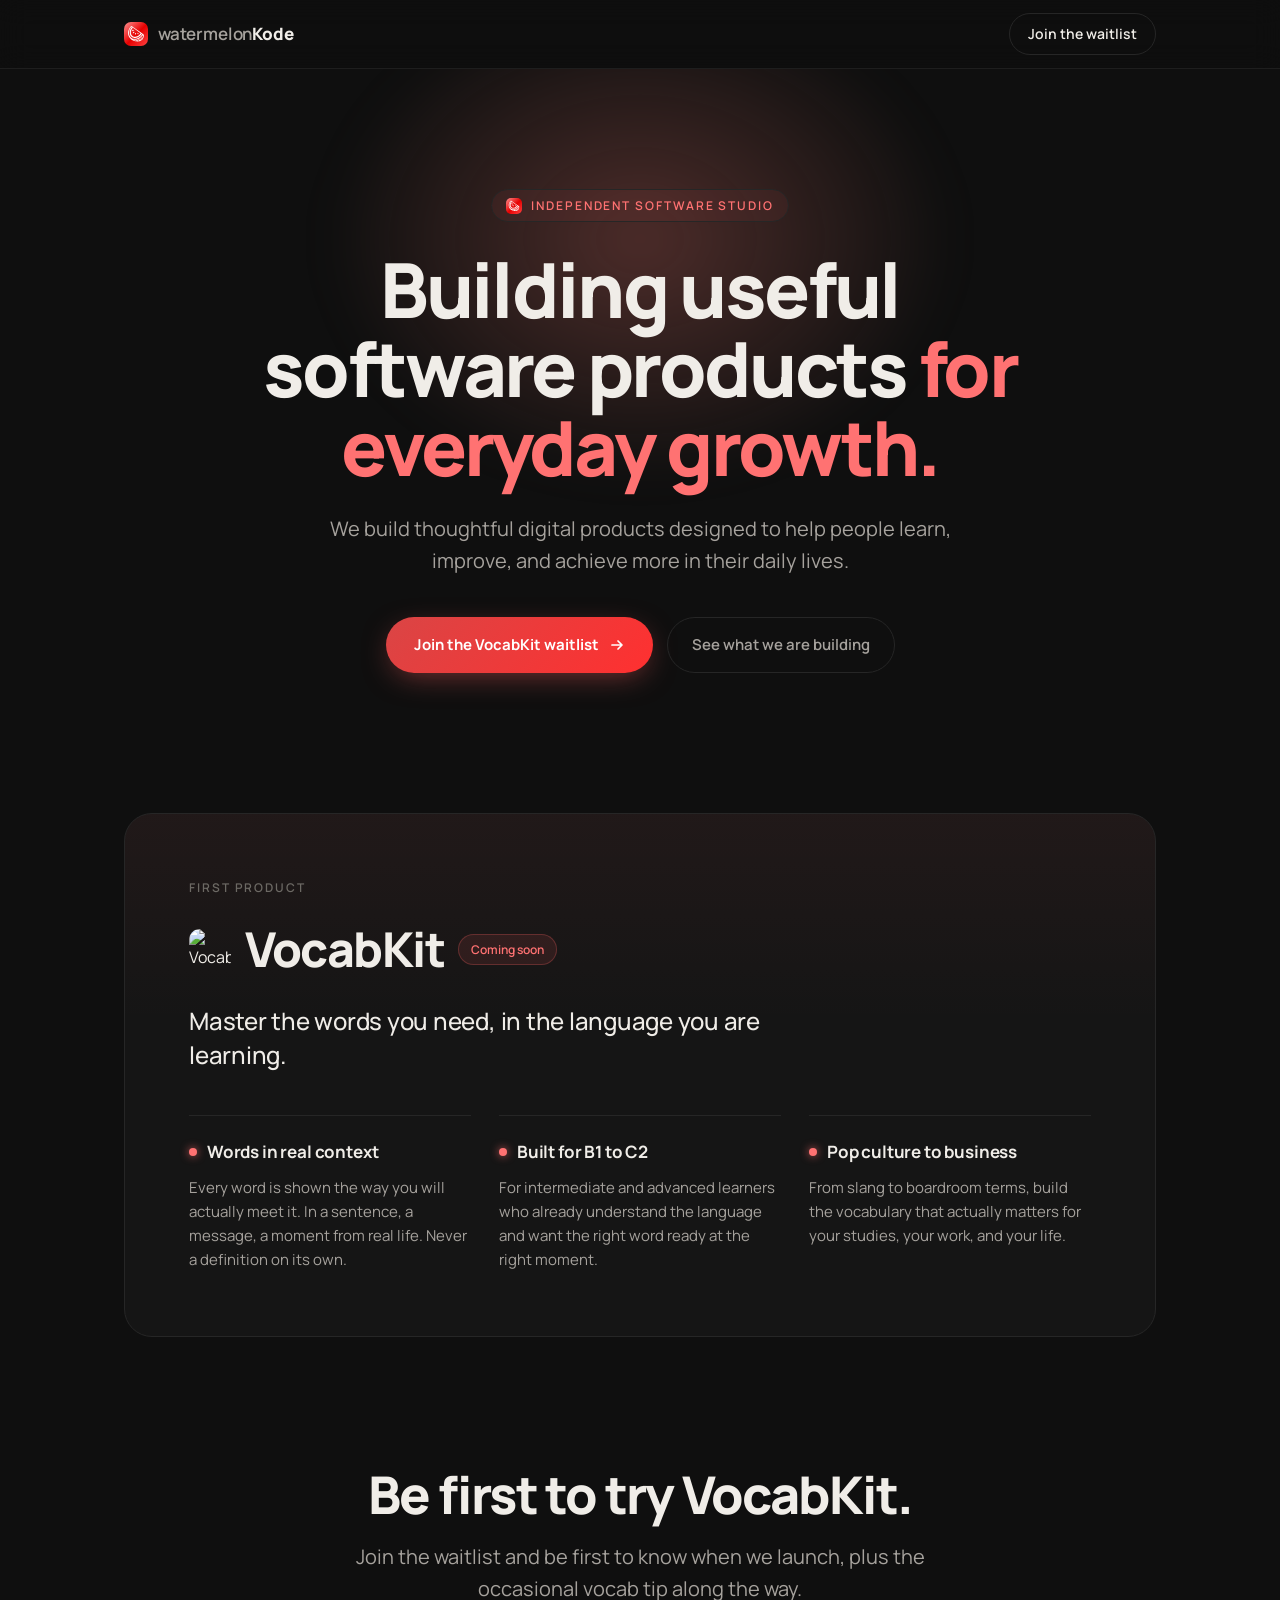
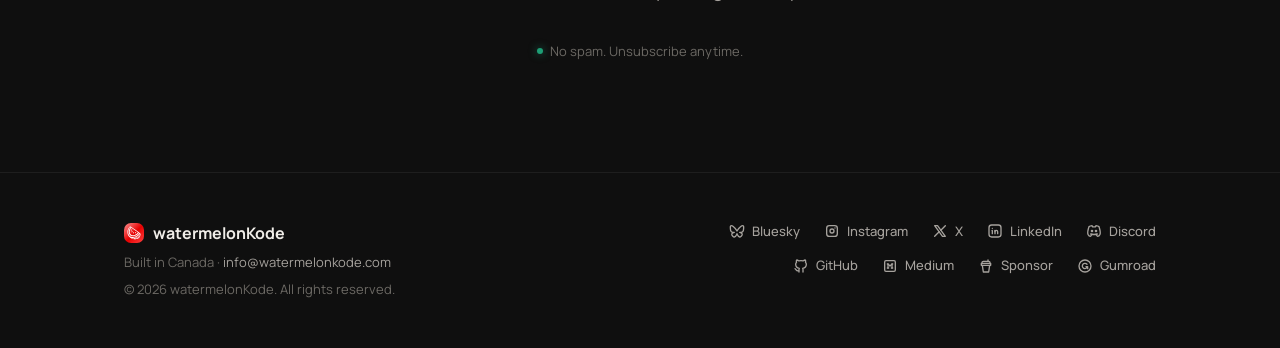
==== commit 71395287: "Set primary watermelonKode theme red to #FF3030" ====
--- a/index.html
+++ b/index.html
@@ -48,7 +48,7 @@
       --text-faint: #6C6964;
 
       /* watermelonKode red scale */
-      --red: #FF6060;
+      --red: #FF3030;
       --red-light: #FF7272;
       --red-deep: #DA4545;
       --btn-text: #FFFFFF;
